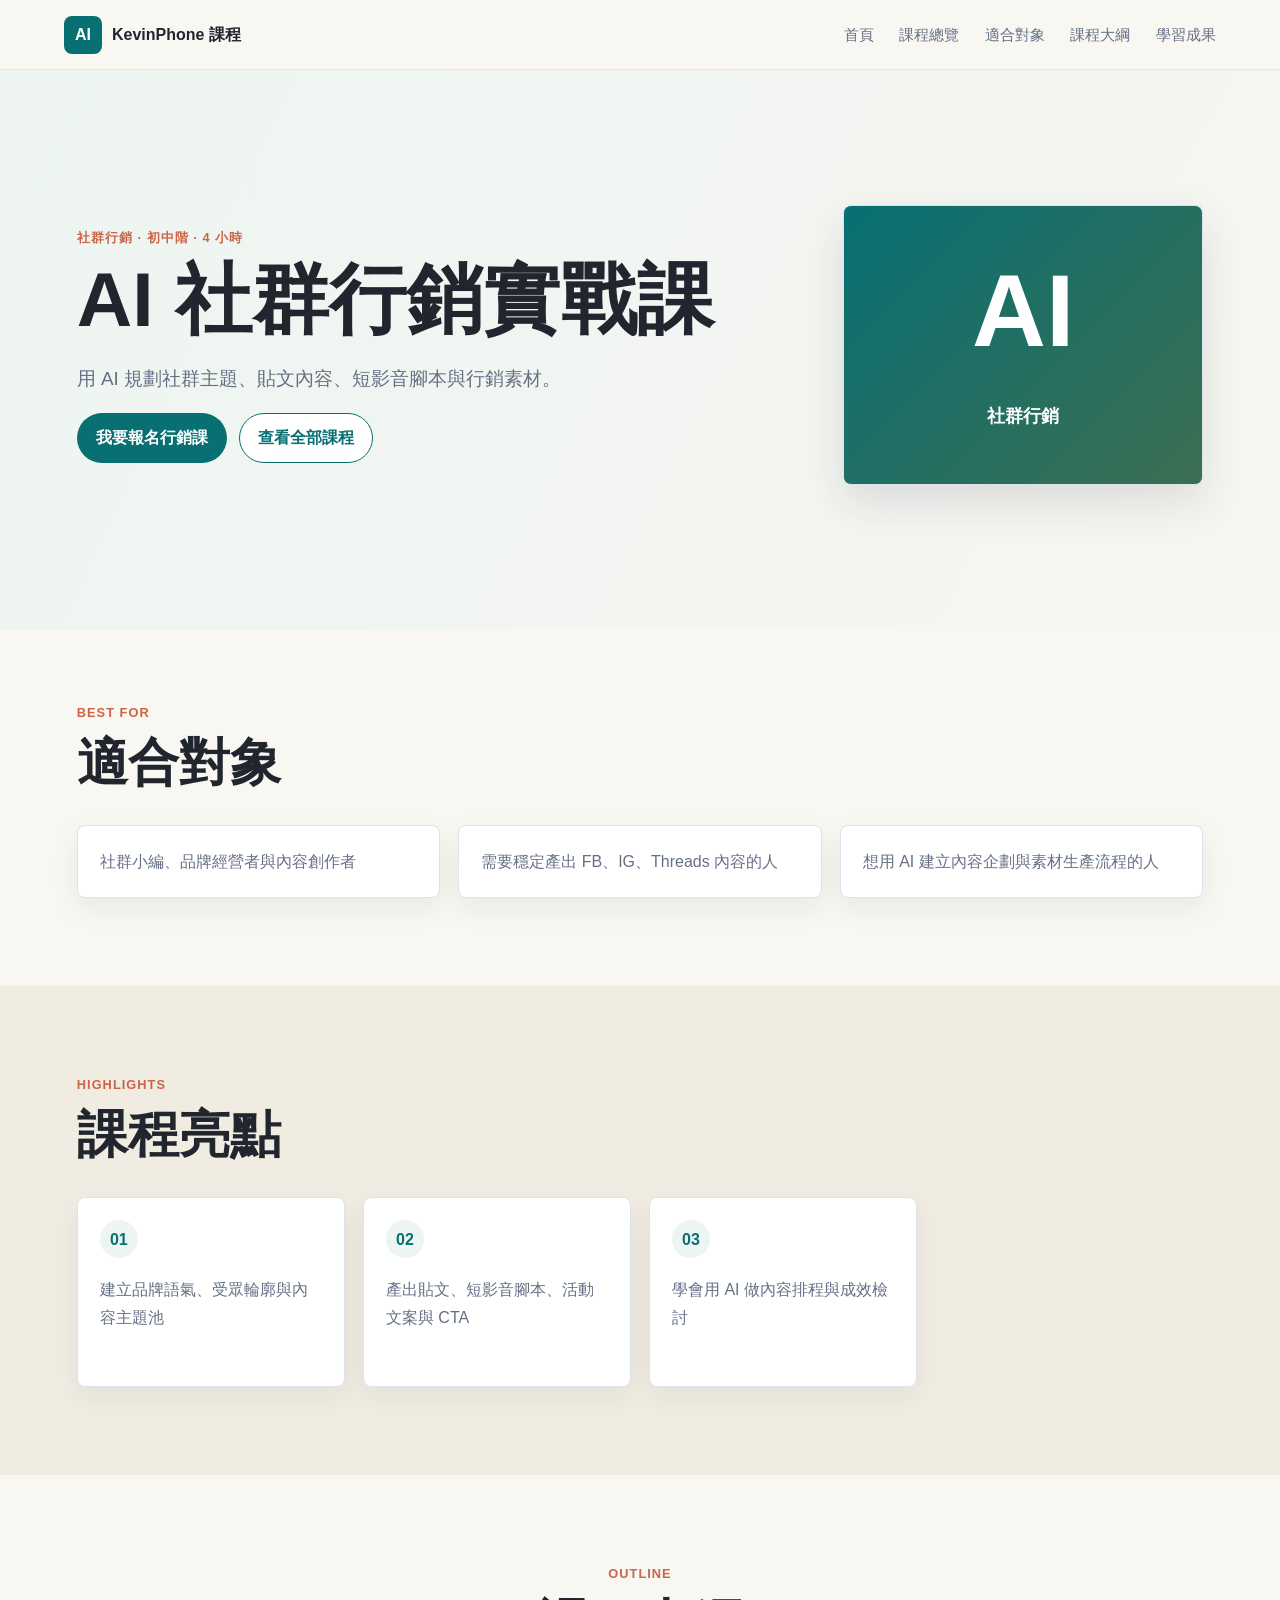
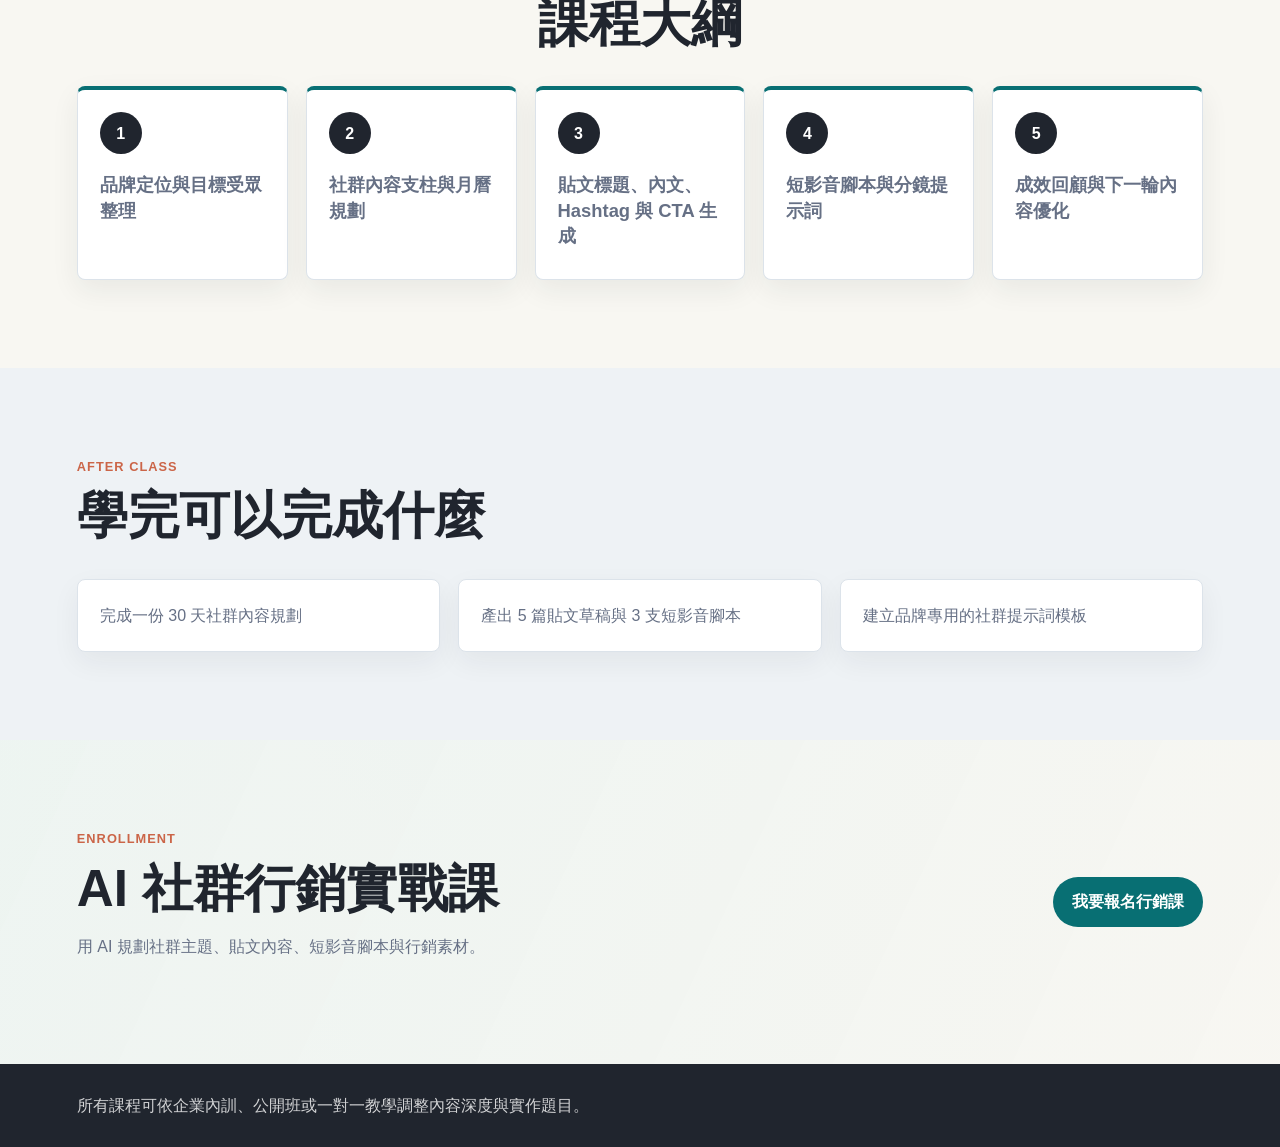
==== courses/ai-marketing/index.html @ 82bb41a1 "Add multi-course pages" ====
<!doctype html>
<html lang="zh-Hant">
  <head>
    <meta charset="UTF-8" />
    <meta name="viewport" content="width=device-width, initial-scale=1.0" />
    <title>AI 社群行銷實戰課</title>
    <meta name="description" content="用 AI 規劃社群主題、貼文內容、短影音腳本與行銷素材。" />
    <link rel="stylesheet" href="/course-assets/styles.css" />
  </head>
  <body>
    <header class="topbar">
      <a class="brand" href="/#overview" aria-label="回到首頁">
        <span class="brand-mark">AI</span>
        <span>KevinPhone 課程</span>
      </a>
      <nav class="nav-links" aria-label="主要導覽">
        <a href="/#overview">首頁</a>
        <a href="../">課程總覽</a>
        <a href="#audience">適合對象</a>
        <a href="#outline">課程大綱</a>
        <a href="#outcomes">學習成果</a>
      </nav>
    </header>

    <main>
      <section class="course-hero">
        <div class="course-hero-copy">
          <p class="eyebrow">社群行銷 · 初中階 · 4 小時</p>
          <h1>AI 社群行銷實戰課</h1>
          <p>用 AI 規劃社群主題、貼文內容、短影音腳本與行銷素材。</p>
          <div class="hero-actions">
            <a class="button primary" href="#enroll">我要報名行銷課</a>
            <a class="button secondary" href="../">查看全部課程</a>
          </div>
        </div>
        <div class="course-badge" aria-hidden="true">
          <span>AI</span>
          <strong>社群行銷</strong>
        </div>
      </section>

      <section class="section compact" id="audience">
        <div class="section-heading">
          <p class="eyebrow">Best For</p>
          <h2>適合對象</h2>
        </div>
        <div class="course-list-grid">
          <article class="course-list-card"><p>社群小編、品牌經營者與內容創作者</p></article>
          <article class="course-list-card"><p>需要穩定產出 FB、IG、Threads 內容的人</p></article>
          <article class="course-list-card"><p>想用 AI 建立內容企劃與素材生產流程的人</p></article>
        </div>
      </section>

      <section class="section band">
        <div class="section-heading">
          <p class="eyebrow">Highlights</p>
          <h2>課程亮點</h2>
        </div>
        <div class="overview-grid course-feature-grid">
          <article>
            <span>01</span>
            <p>建立品牌語氣、受眾輪廓與內容主題池</p>
          </article>
          <article>
            <span>02</span>
            <p>產出貼文、短影音腳本、活動文案與 CTA</p>
          </article>
          <article>
            <span>03</span>
            <p>學會用 AI 做內容排程與成效檢討</p>
          </article>
        </div>
      </section>

      <section class="section" id="outline">
        <div class="section-heading center">
          <p class="eyebrow">Outline</p>
          <h2>課程大綱</h2>
        </div>
        <div class="course-outline">
          <article>
            <span>1</span>
            <h3>品牌定位與目標受眾整理</h3>
          </article>
          <article>
            <span>2</span>
            <h3>社群內容支柱與月曆規劃</h3>
          </article>
          <article>
            <span>3</span>
            <h3>貼文標題、內文、Hashtag 與 CTA 生成</h3>
          </article>
          <article>
            <span>4</span>
            <h3>短影音腳本與分鏡提示詞</h3>
          </article>
          <article>
            <span>5</span>
            <h3>成效回顧與下一輪內容優化</h3>
          </article>
        </div>
      </section>

      <section class="section prompts" id="outcomes">
        <div class="section-heading">
          <p class="eyebrow">After Class</p>
          <h2>學完可以完成什麼</h2>
        </div>
        <div class="scenario-grid">
          <article class="course-outcome-card"><p>完成一份 30 天社群內容規劃</p></article>
          <article class="course-outcome-card"><p>產出 5 篇貼文草稿與 3 支短影音腳本</p></article>
          <article class="course-outcome-card"><p>建立品牌專用的社群提示詞模板</p></article>
        </div>
      </section>

      <section class="section course-cta" id="enroll">
        <div>
          <p class="eyebrow">Enrollment</p>
          <h2>AI 社群行銷實戰課</h2>
          <p>用 AI 規劃社群主題、貼文內容、短影音腳本與行銷素材。</p>
        </div>
        <a class="button primary" href="mailto:?subject=%E6%88%91%E6%83%B3%E5%A0%B1%E5%90%8D%EF%BC%9AAI%20%E7%A4%BE%E7%BE%A4%E8%A1%8C%E9%8A%B7%E5%AF%A6%E6%88%B0%E8%AA%B2">我要報名行銷課</a>
      </section>
    </main>

    <footer class="footer">
      <p>所有課程可依企業內訓、公開班或一對一教學調整內容深度與實作題目。</p>
    </footer>
  </body>
</html>
---- course-assets/styles.css ----
:root {
  color-scheme: light;
  --ink: #20252e;
  --muted: #667085;
  --line: #dce3ea;
  --paper: #f8f7f2;
  --surface: #ffffff;
  --soft: #edf5f2;
  --band: #f1ece2;
  --teal: #086f73;
  --green: #406e4f;
  --coral: #cb6548;
  --gold: #b7852f;
  --blue: #345f9f;
  --plum: #6f4d7d;
  --shadow: 0 18px 46px rgba(32, 37, 46, 0.12);
}

* {
  box-sizing: border-box;
}

html {
  scroll-behavior: smooth;
}

body {
  margin: 0;
  color: var(--ink);
  background: var(--paper);
  font-family: "Noto Sans TC", "Microsoft JhengHei", "PingFang TC", Arial, sans-serif;
  line-height: 1.7;
}

a {
  color: inherit;
  text-decoration: none;
}

h1,
h2,
h3,
p {
  margin-top: 0;
}

.topbar {
  position: sticky;
  top: 0;
  z-index: 30;
  display: flex;
  align-items: center;
  justify-content: space-between;
  gap: 24px;
  min-height: 70px;
  padding: 14px clamp(18px, 5vw, 72px);
  background: rgba(248, 247, 242, 0.94);
  border-bottom: 1px solid rgba(220, 227, 234, 0.9);
  backdrop-filter: blur(14px);
}

.brand {
  display: inline-flex;
  align-items: center;
  gap: 10px;
  font-weight: 900;
}

.brand-mark {
  display: inline-grid;
  place-items: center;
  width: 38px;
  height: 38px;
  border-radius: 8px;
  color: #fff;
  background: var(--teal);
}

.nav-links {
  display: flex;
  gap: clamp(12px, 2vw, 26px);
  color: var(--muted);
  font-size: 0.95rem;
  white-space: nowrap;
}

.nav-links a:hover,
.nav-links a:focus-visible {
  color: var(--teal);
}

.hero {
  display: grid;
  grid-template-columns: minmax(0, 1fr) minmax(300px, 520px);
  align-items: center;
  gap: clamp(28px, 7vw, 92px);
  min-height: calc(100vh - 70px);
  padding: 58px clamp(20px, 6vw, 92px) 82px;
  background:
    linear-gradient(115deg, rgba(237, 245, 242, 0.98), rgba(248, 247, 242, 0.95)),
    linear-gradient(45deg, rgba(203, 101, 72, 0.12), rgba(52, 95, 159, 0.1));
}

.hero-copy {
  max-width: 820px;
  padding-top: 8px;
}

.eyebrow {
  margin-bottom: 10px;
  color: var(--coral);
  font-size: 0.8rem;
  font-weight: 900;
  letter-spacing: 0.08em;
  text-transform: uppercase;
}

h1 {
  margin-bottom: 22px;
  font-size: clamp(2.45rem, 6vw, 5.1rem);
  line-height: 1.06;
}

h2 {
  margin-bottom: 16px;
  font-size: clamp(2rem, 4vw, 3.25rem);
  line-height: 1.12;
}

h3 {
  margin-bottom: 8px;
  font-size: 1.15rem;
  line-height: 1.38;
}

.hero-copy p:not(.eyebrow),
.section-heading p:not(.eyebrow),
.overview-grid p,
.scenario-grid p,
.prompt-card p,
.tool-card p,
.timeline p {
  color: var(--muted);
}

.hero-copy p:not(.eyebrow) {
  font-size: clamp(1rem, 2vw, 1.18rem);
}

.hero-actions,
.prompt-controls {
  display: flex;
  flex-wrap: wrap;
  gap: 12px;
}

.button,
.filter {
  min-height: 44px;
  border: 1px solid transparent;
  border-radius: 999px;
  padding: 10px 18px;
  font: inherit;
  font-weight: 800;
  cursor: pointer;
}

.button.primary {
  color: #fff;
  background: var(--teal);
}

.button.secondary {
  color: var(--teal);
  background: var(--surface);
  border-color: var(--teal);
}

.hero-visual {
  position: relative;
  min-height: 560px;
}

.phone-frame {
  position: absolute;
  inset: 20px 54px 20px 22px;
  padding: 18px;
  border-radius: 30px;
  background: #1f252c;
  box-shadow: var(--shadow);
}

.video-scene {
  position: relative;
  height: calc(100% - 48px);
  overflow: hidden;
  border-radius: 22px;
  background:
    linear-gradient(180deg, rgba(28, 58, 72, 0.2), rgba(0, 0, 0, 0.38)),
    linear-gradient(135deg, #d9cbb2 0 28%, #7da194 28% 46%, #d5d9d2 46% 68%, #2f5665 68%);
}

.before-person,
.after-person {
  position: absolute;
  bottom: 40px;
  width: 112px;
  height: 250px;
  border-radius: 56px 56px 24px 24px;
}

.before-person {
  left: 18%;
  background: linear-gradient(#f2cfb9 0 22%, #345f9f 22% 65%, #20252e 65%);
  opacity: 0.8;
}

.after-person {
  right: 18%;
  background: linear-gradient(#d8a98c 0 22%, #cb6548 22% 65%, #406e4f 65%);
}

.before-person::before,
.after-person::before {
  content: "";
  position: absolute;
  top: -48px;
  left: 24px;
  width: 64px;
  height: 64px;
  border-radius: 50%;
  background: #f0c1a8;
}

.after-person::before {
  background: #d89e79;
}

.scan-line {
  position: absolute;
  inset: 0 auto 0 50%;
  width: 3px;
  background: rgba(255, 255, 255, 0.75);
  box-shadow: 0 0 28px rgba(255, 255, 255, 0.9);
  animation: scan 3.2s ease-in-out infinite;
}

.video-caption {
  display: flex;
  justify-content: space-between;
  gap: 12px;
  padding: 13px 6px 0;
  color: rgba(255, 255, 255, 0.74);
  font-size: 0.82rem;
  font-weight: 800;
}

.floating-note {
  position: absolute;
  padding: 10px 14px;
  border-radius: 8px;
  color: #fff;
  font-weight: 900;
  box-shadow: 0 12px 28px rgba(32, 37, 46, 0.15);
}

.note-one {
  top: 72px;
  right: 0;
  background: var(--blue);
}

.note-two {
  top: 45%;
  left: 0;
  background: var(--coral);
}

.note-three {
  right: 28px;
  bottom: 70px;
  background: var(--green);
}

@keyframes scan {
  0%,
  100% {
    transform: translateX(-100px);
  }
  50% {
    transform: translateX(100px);
  }
}

.section {
  padding: 88px clamp(20px, 6vw, 92px);
}

.section.compact {
  padding-top: 72px;
}

.band {
  background: var(--band);
}

.prompts {
  background: #eef2f5;
}

.section-heading {
  max-width: 780px;
  margin-bottom: 34px;
}

.section-heading.center {
  margin-inline: auto;
  text-align: center;
}

.overview-grid,
.scenario-grid,
.prompt-grid {
  display: grid;
  gap: 18px;
}

.overview-grid {
  grid-template-columns: repeat(4, minmax(0, 1fr));
}

.scenario-grid,
.prompt-grid {
  grid-template-columns: repeat(3, minmax(0, 1fr));
}

.overview-grid article,
.scenario-grid article,
.prompt-card,
.tool-card {
  background: var(--surface);
  border: 1px solid var(--line);
  border-radius: 8px;
  box-shadow: 0 10px 28px rgba(32, 37, 46, 0.06);
}

.overview-grid article,
.scenario-grid article,
.prompt-card {
  padding: 22px;
}

.overview-grid span,
.timeline span {
  display: inline-grid;
  place-items: center;
  border-radius: 50%;
  font-weight: 900;
}

.overview-grid span {
  width: 38px;
  height: 38px;
  margin-bottom: 18px;
  color: var(--teal);
  background: var(--soft);
}

.split {
  display: grid;
  grid-template-columns: minmax(280px, 0.84fr) minmax(320px, 1.16fr);
  gap: clamp(28px, 6vw, 88px);
  background: var(--soft);
}

.sticky-heading {
  position: sticky;
  top: 110px;
  align-self: start;
}

.tool-list {
  display: grid;
  gap: 16px;
}

.tool-card {
  display: grid;
  grid-template-columns: 58px 1fr;
  gap: 18px;
  align-items: start;
  padding: 22px;
}

.tool-mark {
  display: grid;
  place-items: center;
  width: 58px;
  height: 58px;
  border-radius: 8px;
  color: #fff;
  font-weight: 900;
  font-size: 1.35rem;
}

.chat {
  background: var(--blue);
}

.wan {
  background: var(--teal);
}

.edit {
  background: var(--coral);
}

.gamma {
  background: var(--plum);
}

.feature-table {
  display: grid;
  overflow: hidden;
  border: 1px solid var(--line);
  border-radius: 8px;
  background: var(--surface);
  box-shadow: var(--shadow);
}

.table-row {
  display: grid;
  grid-template-columns: 0.7fr 1.65fr 0.75fr;
}

.table-row > div {
  padding: 18px 20px;
  border-bottom: 1px solid var(--line);
}

.table-row > div + div {
  border-left: 1px solid var(--line);
}

.table-row.header {
  color: #fff;
  background: var(--green);
  font-weight: 900;
}

.table-row:last-child > div {
  border-bottom: 0;
}

.timeline {
  display: grid;
  grid-template-columns: repeat(4, minmax(0, 1fr));
  gap: 18px;
}

.timeline article {
  min-height: 210px;
  padding: 22px;
  border-top: 4px solid var(--teal);
  background: var(--surface);
  box-shadow: 0 10px 28px rgba(32, 37, 46, 0.07);
}

.timeline span {
  width: 42px;
  height: 42px;
  margin-bottom: 16px;
  color: #fff;
  background: var(--ink);
}

.prompt-controls {
  margin-bottom: 24px;
}

.filter {
  color: var(--muted);
  background: var(--surface);
  border-color: var(--line);
}

.filter.active,
.filter:hover,
.filter:focus-visible {
  color: #fff;
  background: var(--teal);
}

.prompt-card {
  display: flex;
  flex-direction: column;
}

.prompt-card.is-hidden {
  display: none;
}

.copy-btn {
  width: 100%;
  min-height: 42px;
  margin-top: auto;
  border: 1px solid var(--line);
  border-radius: 8px;
  color: #fff;
  background: var(--ink);
  font: inherit;
  font-weight: 800;
  cursor: pointer;
}

.copy-btn.copied {
  background: var(--green);
}

.footer {
  padding: 28px clamp(20px, 6vw, 92px);
  color: rgba(255, 255, 255, 0.8);
  background: var(--ink);
}

.footer p {
  margin: 0;
}

.course-hero {
  display: grid;
  grid-template-columns: minmax(0, 1fr) minmax(220px, 360px);
  align-items: center;
  gap: clamp(28px, 7vw, 86px);
  min-height: 560px;
  padding: 74px clamp(20px, 6vw, 92px) 84px;
  background:
    linear-gradient(115deg, rgba(237, 245, 242, 0.98), rgba(248, 247, 242, 0.95)),
    linear-gradient(45deg, rgba(203, 101, 72, 0.12), rgba(52, 95, 159, 0.1));
}

.course-index-hero {
  min-height: 480px;
}

.course-hero-copy {
  max-width: 820px;
}

.course-hero-copy p:not(.eyebrow) {
  color: var(--muted);
  font-size: clamp(1rem, 2vw, 1.18rem);
}

.course-badge {
  display: grid;
  place-items: center;
  min-height: 280px;
  padding: 34px;
  border: 1px solid var(--line);
  border-radius: 8px;
  color: #fff;
  text-align: center;
  background:
    linear-gradient(135deg, rgba(8, 111, 115, 0.94), rgba(64, 110, 79, 0.92)),
    var(--teal);
  box-shadow: var(--shadow);
}

.course-badge span {
  display: block;
  font-size: clamp(3.8rem, 8vw, 6.5rem);
  font-weight: 900;
  line-height: 1;
}

.course-badge strong {
  display: block;
  max-width: 220px;
  font-size: 1.15rem;
  line-height: 1.45;
}

.course-grid {
  display: grid;
  grid-template-columns: repeat(3, minmax(0, 1fr));
  gap: 18px;
}

.course-card,
.course-list-card,
.course-outcome-card,
.course-outline article {
  border: 1px solid var(--line);
  border-radius: 8px;
  background: var(--surface);
  box-shadow: 0 10px 28px rgba(32, 37, 46, 0.07);
}

.course-card {
  display: flex;
  min-height: 330px;
  flex-direction: column;
  padding: 24px;
}

.course-card > p:not(.eyebrow),
.course-list-card p,
.course-outcome-card p,
.course-outline h3,
.course-meta {
  color: var(--muted);
}

.course-card .button {
  align-self: flex-start;
  margin-top: auto;
}

.course-meta {
  display: grid;
  gap: 6px;
  margin: 16px 0 22px;
  font-size: 0.92rem;
  font-weight: 800;
}

.course-list-grid {
  display: grid;
  grid-template-columns: repeat(3, minmax(0, 1fr));
  gap: 18px;
}

.course-list-card,
.course-outcome-card {
  padding: 22px;
}

.course-list-card p,
.course-outcome-card p {
  margin: 0;
}

.course-feature-grid article {
  min-height: 190px;
}

.course-outline {
  display: grid;
  grid-template-columns: repeat(5, minmax(0, 1fr));
  gap: 18px;
}

.course-outline article {
  display: grid;
  align-content: start;
  min-height: 180px;
  padding: 22px;
  border-top: 4px solid var(--teal);
}

.course-outline span {
  display: inline-grid;
  place-items: center;
  width: 42px;
  height: 42px;
  margin-bottom: 18px;
  border-radius: 50%;
  color: #fff;
  background: var(--ink);
  font-weight: 900;
}

.course-cta {
  display: flex;
  align-items: center;
  justify-content: space-between;
  gap: 28px;
  background:
    linear-gradient(115deg, rgba(237, 245, 242, 0.98), rgba(248, 247, 242, 0.95)),
    linear-gradient(45deg, rgba(203, 101, 72, 0.12), rgba(52, 95, 159, 0.1));
}

.course-cta > div {
  max-width: 760px;
}

.course-cta p:not(.eyebrow) {
  color: var(--muted);
}

@media (max-width: 1160px) {
  .overview-grid,
  .scenario-grid,
  .timeline,
  .prompt-grid,
  .course-grid,
  .course-list-grid,
  .course-outline {
    grid-template-columns: repeat(2, minmax(0, 1fr));
  }
}

@media (max-width: 980px) {
  .nav-links {
    display: none;
  }

  .hero,
  .split,
  .course-hero {
    grid-template-columns: 1fr;
  }

  .hero {
    min-height: auto;
  }

  .course-hero {
    min-height: auto;
  }

  .hero-visual {
    min-height: 460px;
  }

  .sticky-heading {
    position: static;
  }
}

@media (max-width: 680px) {
  .topbar {
    min-height: 62px;
  }

  .hero {
    padding: 36px 20px 66px;
  }

  .overview-grid,
  .scenario-grid,
  .timeline,
  .prompt-grid,
  .course-grid,
  .course-list-grid,
  .course-outline {
    grid-template-columns: 1fr;
  }

  .course-hero {
    padding: 42px 20px 66px;
  }

  .course-badge {
    min-height: 210px;
  }

  .course-cta {
    align-items: flex-start;
    flex-direction: column;
  }

  .hero-visual {
    min-height: 390px;
  }

  .phone-frame {
    inset: 10px 22px;
  }

  .floating-note {
    display: none;
  }

  .tool-card {
    grid-template-columns: 48px 1fr;
  }

  .tool-mark {
    width: 48px;
    height: 48px;
  }

  .table-row,
  .table-row.header {
    grid-template-columns: 1fr;
  }

  .table-row.header {
    display: none;
  }

  .table-row > div + div {
    border-left: 0;
  }

  .table-row > div::before {
    display: block;
    color: var(--muted);
    font-size: 0.78rem;
    font-weight: 900;
  }

  .table-row > div:nth-child(1)::before {
    content: "功能";
  }

  .table-row > div:nth-child(2)::before {
    content: "學習重點";
  }

  .table-row > div:nth-child(3)::before {
    content: "主要工具";
  }
}
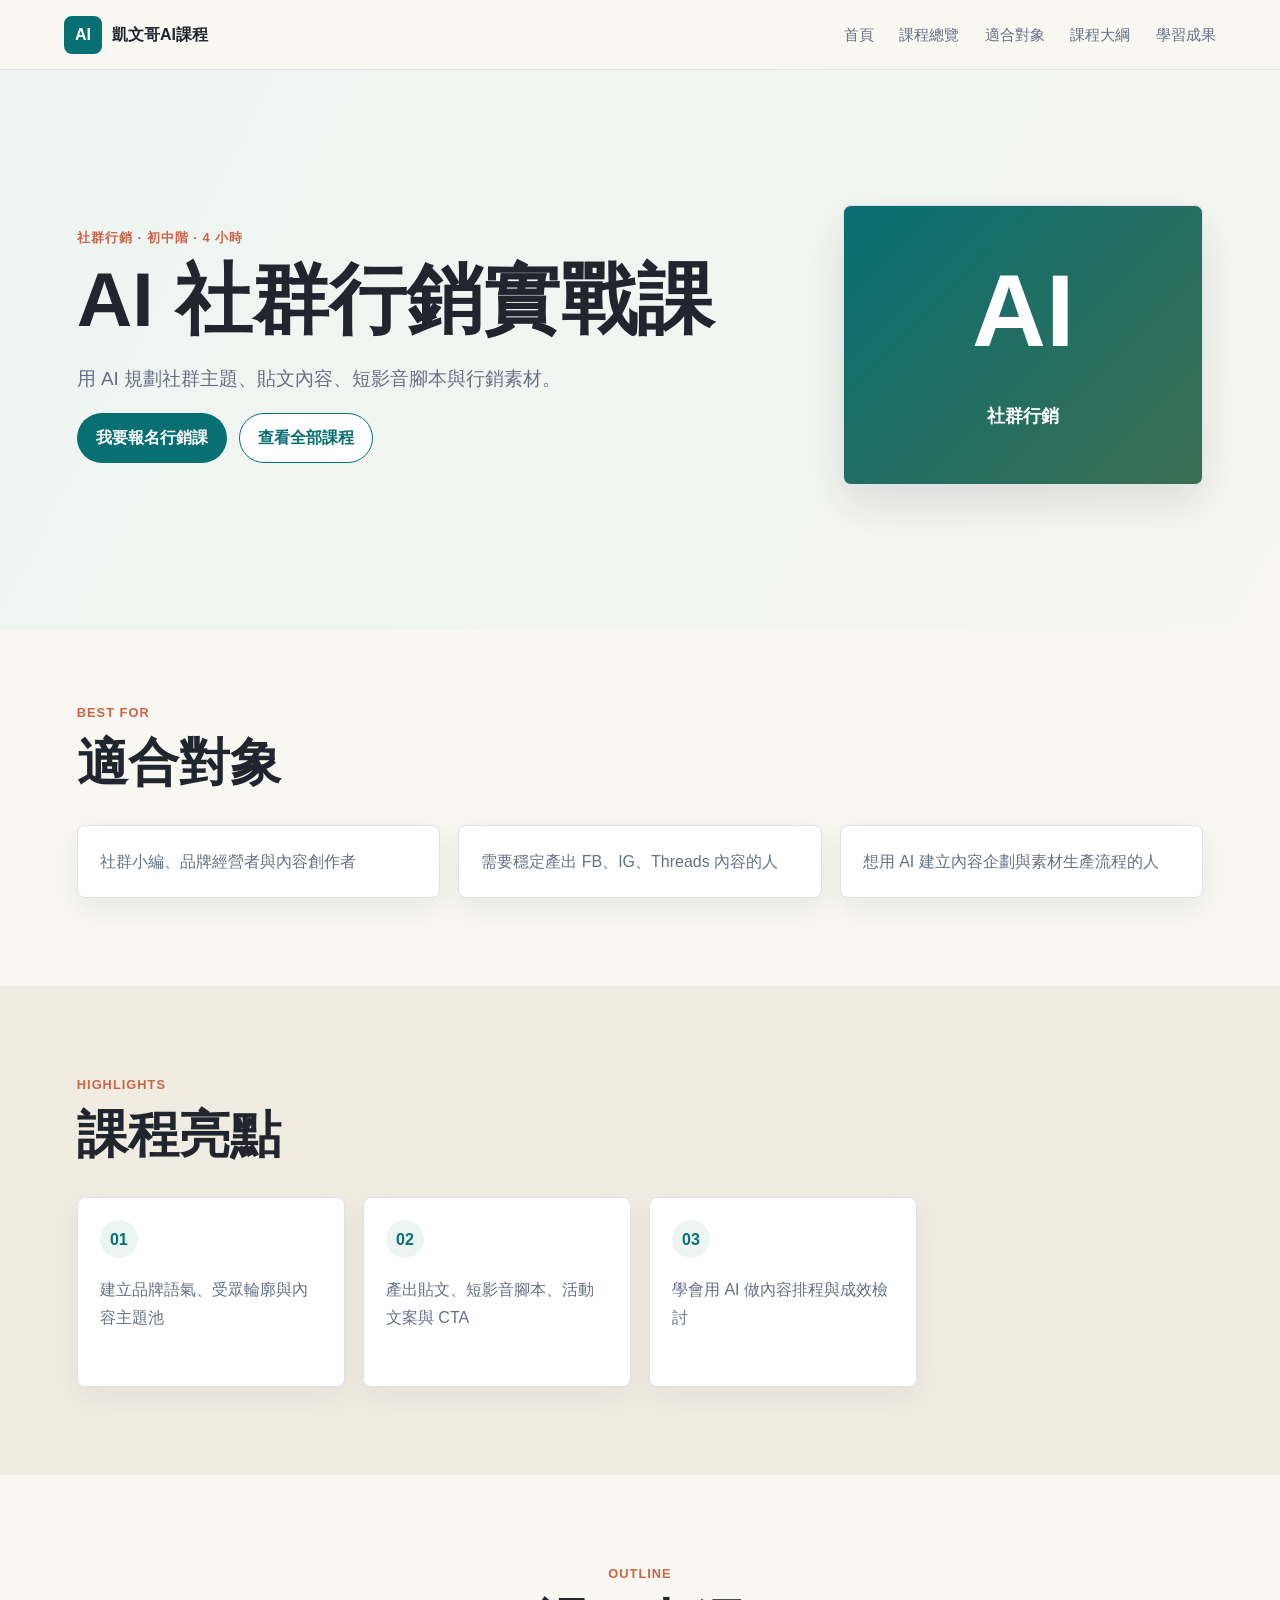
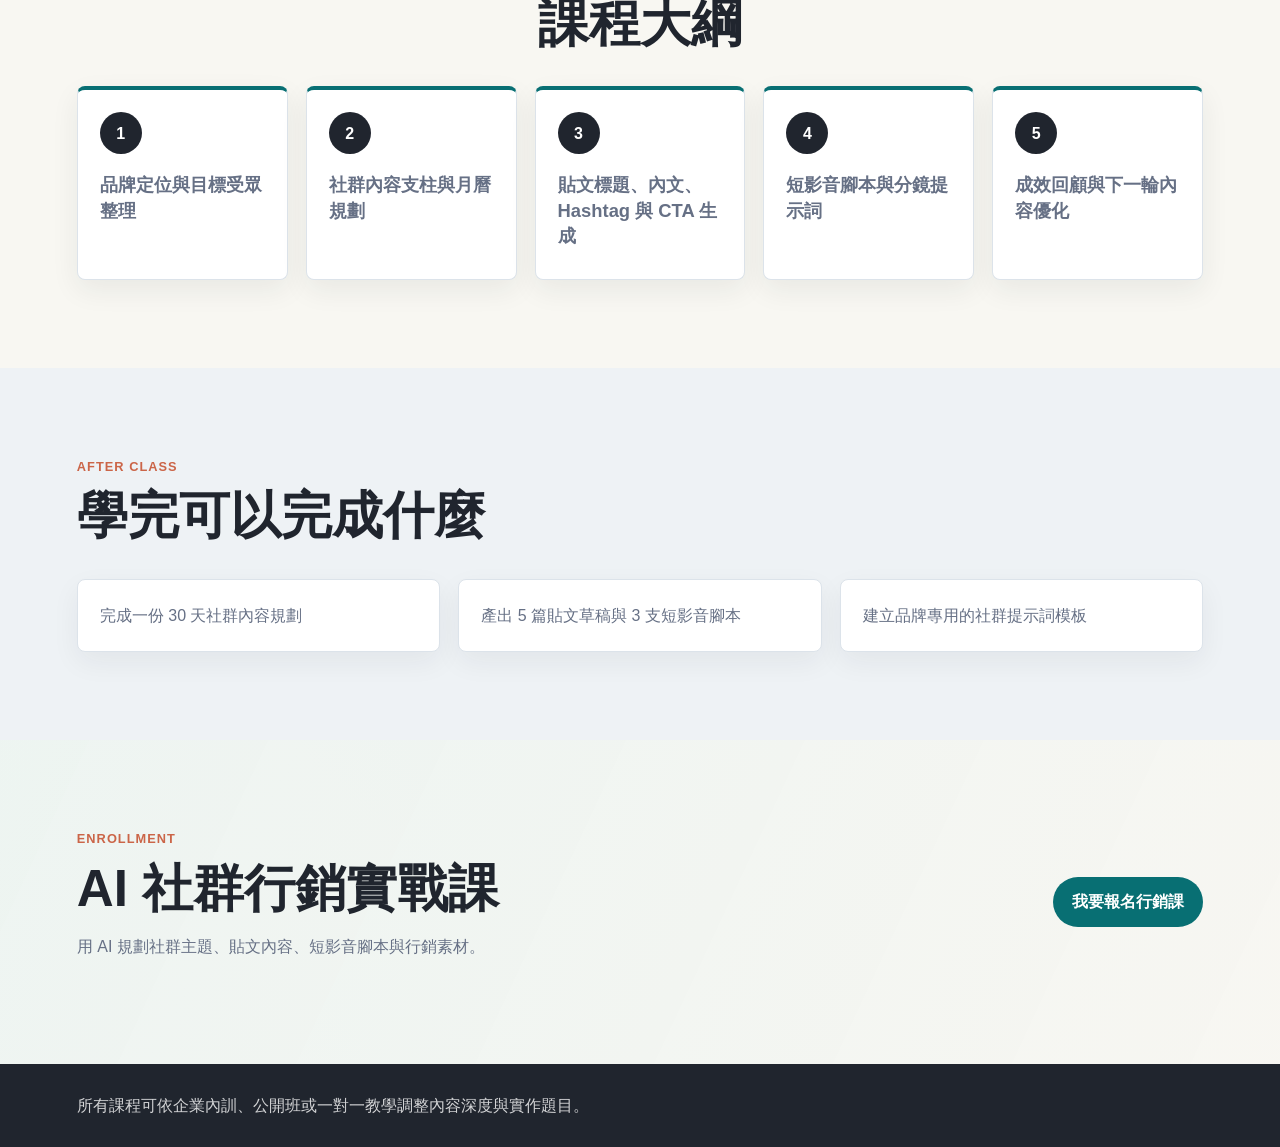
==== commit 50b31d6f: "Update course brand title" ====
--- a/courses/ai-marketing/index.html
+++ b/courses/ai-marketing/index.html
@@ -11,7 +11,7 @@
     <header class="topbar">
       <a class="brand" href="/#overview" aria-label="回到首頁">
         <span class="brand-mark">AI</span>
-        <span>KevinPhone 課程</span>
+        <span>凱文哥AI課程</span>
       </a>
       <nav class="nav-links" aria-label="主要導覽">
         <a href="/#overview">首頁</a>
